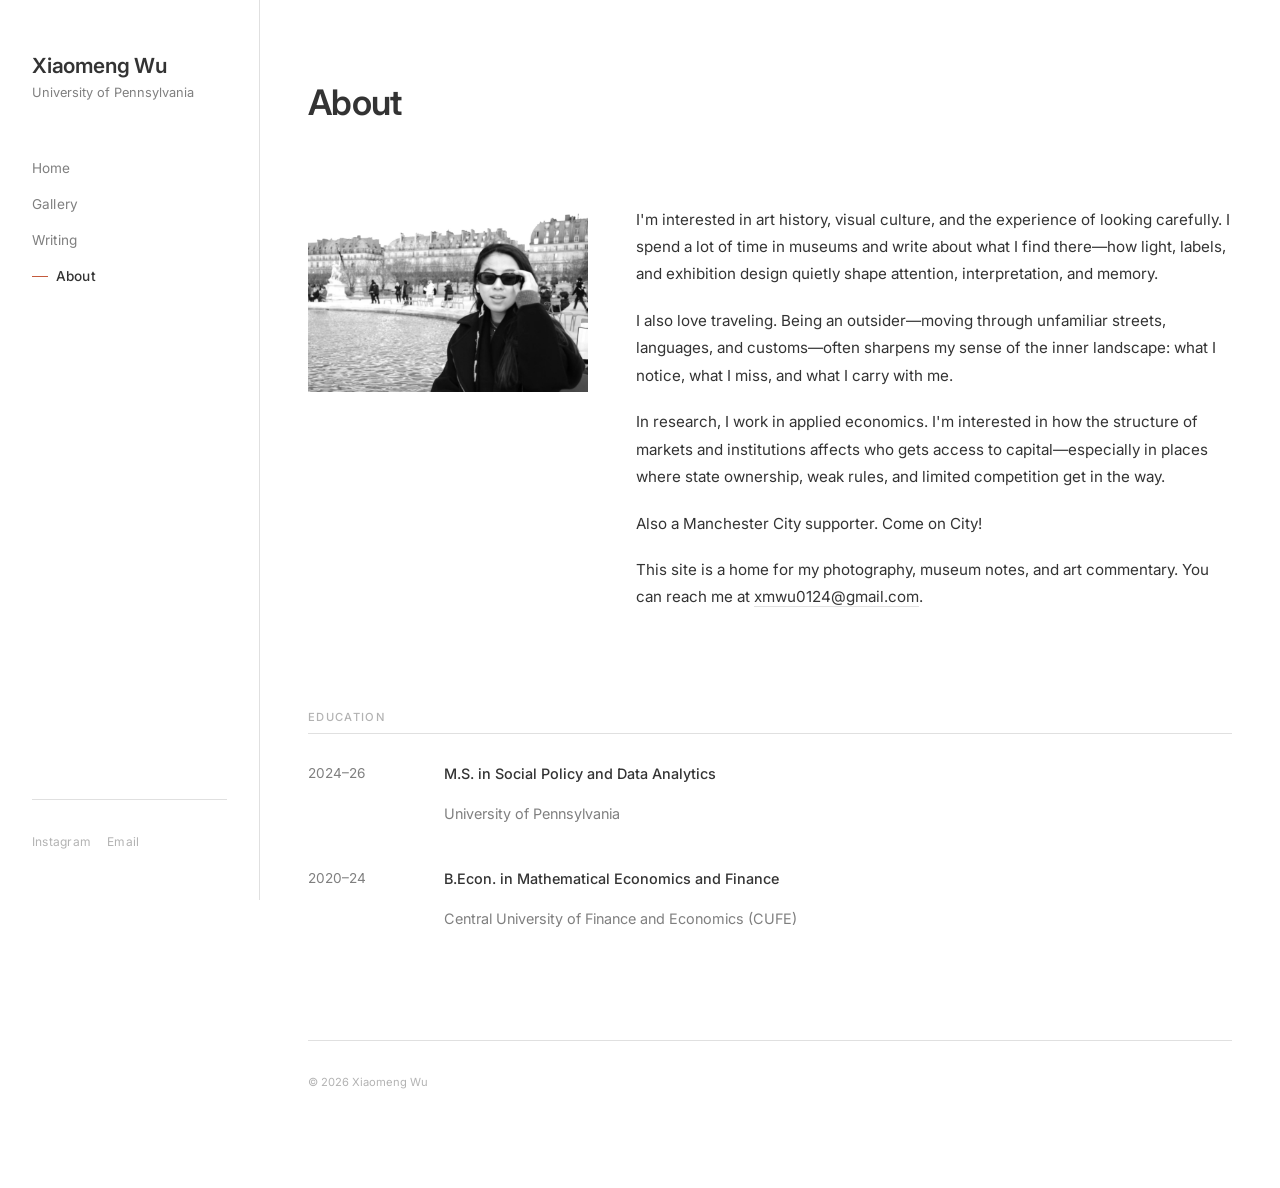
==== about.html @ f78e271d "Initial commit — personal website Co-Authored-By: Claude Opus 4.6 <noreply@anthropic.com>" ====
<!DOCTYPE html>
<html lang="en">
<head>
  <meta charset="UTF-8">
  <meta name="viewport" content="width=device-width, initial-scale=1.0">
  <title>About — Xiaomeng Wu</title>
  <meta name="description" content="About Xiaomeng Wu.">
  <link rel="stylesheet" href="css/style.css">
  <link rel="stylesheet" href="css/animations.css">
</head>
<body>
  <div class="page">

    <aside class="sidebar" id="sidebar">
      <div>
        <a href="index.html" class="sidebar__name">Xiaomeng Wu</a>
        <p class="sidebar__tagline">University of Pennsylvania</p>
      </div>
      <nav class="sidebar__nav">
        <a href="index.html" class="sidebar__link">Home</a>
        <a href="gallery.html" class="sidebar__link">Gallery</a>
        <a href="writing.html" class="sidebar__link">Writing</a>
        <a href="about.html" class="sidebar__link sidebar__link--active">About</a>
      </nav>
      <div class="sidebar__footer">
        <div class="sidebar__social">
          <a href="#">Instagram</a>
          <a href="mailto:xmwu0124@gmail.com">Email</a>
        </div>
      </div>
    </aside>

    <button class="nav-toggle" id="navToggle" aria-label="Menu">
      <span></span>
    </button>

    <main class="content">

      <div class="page-header">
        <h1>About</h1>
      </div>

      <section class="about-header reveal">
        <img src="assets/photo-paris.jpg" alt="Xiaomeng Wu" class="about-photo">
        <div class="about-bio">
          <p>
            I'm interested in art history, visual culture, and the experience of
            looking carefully. I spend a lot of time in museums and write about
            what I find there&mdash;how light, labels, and exhibition design quietly
            shape attention, interpretation, and memory.
          </p>
          <p>
            I also love traveling. Being an outsider&mdash;moving through unfamiliar
            streets, languages, and customs&mdash;often sharpens my sense of the inner
            landscape: what I notice, what I miss, and what I carry with me.
          </p>
          <p>
            In research, I work in applied economics. I'm interested in how
            the structure of markets and institutions affects who gets access
            to capital&mdash;especially in places where state ownership, weak rules,
            and limited competition get in the way.
          </p>
          <p>
            Also a Manchester City supporter. Come on City!
          </p>
          <p>
            This site is a home for my photography, museum notes, and art commentary.
            You can reach me at
            <a href="mailto:xmwu0124@gmail.com" style="border-bottom: 1px solid var(--color-border);">xmwu0124@gmail.com</a>.
          </p>
        </div>
      </section>

      <section class="cv-section reveal">
        <h2 class="cv-section__title">Education</h2>

        <div class="cv-entry">
          <span class="cv-entry__year">2024&ndash;26</span>
          <div class="cv-entry__detail">
            <p class="cv-entry__role">M.S. in Social Policy and Data Analytics</p>
            <p class="cv-entry__place">University of Pennsylvania</p>
          </div>
        </div>

        <div class="cv-entry">
          <span class="cv-entry__year">2020&ndash;24</span>
          <div class="cv-entry__detail">
            <p class="cv-entry__role">B.Econ. in Mathematical Economics and Finance</p>
            <p class="cv-entry__place">Central University of Finance and Economics (CUFE)</p>
          </div>
        </div>
      </section>



      <footer class="footer">
        <p class="footer__copy">&copy; 2026 Xiaomeng Wu</p>
      </footer>

    </main>
  </div>

  <script src="js/main.js"></script>
</body>
</html>
---- css/style.css ----
/* ============================================
   Personal Website — Clean Academic / Gallery Style
   Inspired by morehshin.com, morganng.com, marisabass.org
   ============================================ */

@import url('https://fonts.googleapis.com/css2?family=Inter:wght@300;400;500;600&family=Cormorant+Garamond:ital,wght@0,400;0,500;0,600;1,400&display=swap');

/* --- Custom Properties --- */
:root {
  --color-text: rgba(0, 0, 0, 0.8);
  --color-text-light: rgba(0, 0, 0, 0.5);
  --color-text-faint: rgba(0, 0, 0, 0.3);
  --color-bg: #ffffff;
  --color-bg-alt: #f7f7f7;
  --color-border: #e0e0e0;
  --color-accent: #c45a3c;

  --font-sans: 'Inter', -apple-system, BlinkMacSystemFont, 'Segoe UI', Helvetica, sans-serif;
  --font-serif: 'Cormorant Garamond', Georgia, 'Times New Roman', serif;

  --sidebar-width: 260px;
  --content-max: 900px;
  --reading-max: 680px;

  --space-xs: 0.5rem;
  --space-sm: 1rem;
  --space-md: 2rem;
  --space-lg: 3rem;
  --space-xl: 5rem;

  --transition: 0.3s ease;
}

/* --- Reset --- */
*, *::before, *::after {
  margin: 0;
  padding: 0;
  box-sizing: border-box;
}

html {
  font-size: 16px;
  scroll-behavior: smooth;
  -webkit-font-smoothing: antialiased;
}

body {
  font-family: var(--font-sans);
  font-size: 0.95rem;
  font-weight: 400;
  line-height: 1.7;
  color: var(--color-text);
  background: var(--color-bg);
}

/* --- Typography --- */
h1, h2, h3, h4 {
  font-family: var(--font-sans);
  font-weight: 600;
  line-height: 1.3;
}

h1 {
  font-size: 2.2rem;
  font-weight: 600;
  letter-spacing: -0.02em;
}

h2 {
  font-size: 1.4rem;
  font-weight: 600;
  letter-spacing: -0.01em;
}

h3 {
  font-size: 1.1rem;
  font-weight: 500;
}

p {
  margin-bottom: var(--space-sm);
}

a {
  color: var(--color-text);
  text-decoration: none;
  transition: color var(--transition);
}

a:hover {
  color: var(--color-accent);
}

img {
  max-width: 100%;
  height: auto;
  display: block;
}

ul, ol {
  list-style: none;
}

/* --- Page Layout (Sidebar + Content) --- */
.page {
  display: flex;
  min-height: 100vh;
}

/* --- Sidebar Navigation --- */
.sidebar {
  width: var(--sidebar-width);
  position: fixed;
  top: 0;
  left: 0;
  height: 100vh;
  padding: var(--space-lg) var(--space-md);
  display: flex;
  flex-direction: column;
  border-right: 1px solid var(--color-border);
  background: var(--color-bg);
  z-index: 100;
}

.sidebar__name {
  font-size: 1.3rem;
  font-weight: 600;
  letter-spacing: -0.01em;
  margin-bottom: 0.25rem;
}

.sidebar__tagline {
  font-size: 0.8rem;
  color: var(--color-text-light);
  margin-bottom: var(--space-lg);
  line-height: 1.5;
}

.sidebar__nav {
  flex: 1;
}

.sidebar__link {
  display: block;
  font-size: 0.85rem;
  padding: 0.4rem 0;
  color: var(--color-text-light);
  transition: color var(--transition);
  letter-spacing: 0.01em;
}

.sidebar__link:hover {
  color: var(--color-text);
}

.sidebar__link--active {
  color: var(--color-text);
  font-weight: 500;
}

.sidebar__link--active::before {
  content: '';
  display: inline-block;
  width: 16px;
  height: 1px;
  background: var(--color-accent);
  margin-right: 8px;
  vertical-align: middle;
}

.sidebar__footer {
  margin-top: auto;
  padding-top: var(--space-md);
  border-top: 1px solid var(--color-border);
}

.sidebar__social {
  display: flex;
  gap: var(--space-sm);
}

.sidebar__social a {
  font-size: 0.75rem;
  color: var(--color-text-faint);
  letter-spacing: 0.02em;
}

.sidebar__social a:hover {
  color: var(--color-accent);
}

/* Mobile nav toggle */
.nav-toggle {
  display: none;
  position: fixed;
  top: var(--space-sm);
  right: var(--space-sm);
  z-index: 200;
  background: var(--color-bg);
  border: 1px solid var(--color-border);
  width: 40px;
  height: 40px;
  cursor: pointer;
  align-items: center;
  justify-content: center;
}

.nav-toggle span {
  display: block;
  width: 18px;
  height: 1px;
  background: var(--color-text);
  position: relative;
}

.nav-toggle span::before,
.nav-toggle span::after {
  content: '';
  position: absolute;
  width: 18px;
  height: 1px;
  background: var(--color-text);
  left: 0;
}

.nav-toggle span::before { top: -6px; }
.nav-toggle span::after { top: 6px; }

.nav-toggle.active span { background: transparent; }
.nav-toggle.active span::before { top: 0; transform: rotate(45deg); }
.nav-toggle.active span::after { top: 0; transform: rotate(-45deg); }

/* --- Main Content Area --- */
.content {
  margin-left: var(--sidebar-width);
  flex: 1;
  padding: var(--space-xl) var(--space-lg);
  max-width: calc(var(--sidebar-width) + var(--content-max) + var(--space-lg) * 2);
}

/* --- Page Header --- */
.page-header {
  margin-bottom: var(--space-xl);
}

.page-header h1 {
  margin-bottom: 0.5rem;
}

.page-header__desc {
  color: var(--color-text-light);
  font-size: 0.95rem;
  max-width: 500px;
}

/* --- Home / Hero --- */
.hero {
  padding: var(--space-xl) 0;
}

.hero__name {
  font-size: clamp(2.5rem, 4vw, 3.5rem);
  font-weight: 600;
  letter-spacing: -0.03em;
  line-height: 1.1;
  margin-bottom: var(--space-sm);
}

.hero__bio {
  font-size: 1.05rem;
  color: var(--color-text-light);
  max-width: 520px;
  line-height: 1.7;
  margin-bottom: var(--space-lg);
}

.hero__image {
  max-width: 100%;
  margin-bottom: var(--space-lg);
}

.hero__image img {
  width: 100%;
  max-height: 500px;
  object-fit: cover;
}

.hero-photos {
  display: grid;
  grid-template-columns: 1fr 1fr;
  gap: var(--space-sm);
  margin-bottom: var(--space-lg);
}

.hero-photos img {
  width: 100%;
  aspect-ratio: 4/3;
  object-fit: cover;
}

@media (max-width: 640px) {
  .hero-photos {
    grid-template-columns: 1fr;
  }
}

/* --- Section --- */
.section {
  margin-bottom: var(--space-xl);
}

.section__label {
  font-size: 0.7rem;
  font-weight: 500;
  letter-spacing: 0.12em;
  text-transform: uppercase;
  color: var(--color-text-faint);
  margin-bottom: var(--space-md);
  padding-bottom: var(--space-xs);
  border-bottom: 1px solid var(--color-border);
}

/* --- Work Grid (Portfolio) --- */
.work-grid {
  display: grid;
  grid-template-columns: repeat(auto-fill, minmax(280px, 1fr));
  gap: var(--space-sm);
}

.work-item {
  display: block;
}

.work-item__image {
  width: 100%;
  aspect-ratio: 4/3;
  object-fit: cover;
  margin-bottom: 0.75rem;
  transition: opacity var(--transition);
}

.work-item:hover .work-item__image {
  opacity: 0.85;
}

.work-item__title {
  font-size: 0.9rem;
  font-weight: 500;
  margin-bottom: 0.2rem;
}

.work-item__meta {
  font-size: 0.8rem;
  color: var(--color-text-light);
}

/* --- Filter --- */
.filter-bar {
  display: flex;
  gap: var(--space-md);
  margin-bottom: var(--space-md);
  flex-wrap: wrap;
}

.filter-btn {
  font-family: var(--font-sans);
  font-size: 0.8rem;
  background: none;
  border: none;
  color: var(--color-text-light);
  cursor: pointer;
  padding: 0;
  transition: color var(--transition);
}

.filter-btn:hover {
  color: var(--color-text);
}

.filter-btn--active {
  color: var(--color-text);
  font-weight: 500;
  border-bottom: 1px solid var(--color-accent);
  padding-bottom: 2px;
}

/* --- List Layout (Publications / Blog) --- */
.list-item {
  display: flex;
  gap: var(--space-md);
  padding: var(--space-md) 0;
  border-bottom: 1px solid var(--color-border);
  transition: background var(--transition);
}

.list-item:first-child {
  border-top: 1px solid var(--color-border);
}

.list-item:hover {
  background: var(--color-bg-alt);
  margin: 0 calc(var(--space-sm) * -1);
  padding-left: var(--space-sm);
  padding-right: var(--space-sm);
}

.list-item__image {
  width: 180px;
  min-width: 180px;
  aspect-ratio: 3/2;
  object-fit: cover;
}

.list-item__body {
  flex: 1;
}

.list-item__date {
  font-size: 0.75rem;
  color: var(--color-text-faint);
  margin-bottom: 0.25rem;
}

.list-item__title {
  font-size: 1rem;
  font-weight: 500;
  margin-bottom: 0.35rem;
}

.list-item__excerpt {
  font-size: 0.88rem;
  color: var(--color-text-light);
  line-height: 1.6;
}

.list-item__tag {
  display: inline-block;
  font-size: 0.7rem;
  color: var(--color-text-faint);
  letter-spacing: 0.05em;
  text-transform: uppercase;
  margin-top: 0.5rem;
}

/* --- About --- */
.about-header {
  display: grid;
  grid-template-columns: 280px 1fr;
  gap: var(--space-lg);
  margin-bottom: var(--space-xl);
  align-items: start;
}

.about-photo {
  width: 100%;
  object-fit: cover;
}

.about-bio {
  font-size: 0.95rem;
  line-height: 1.8;
}

.about-bio p {
  margin-bottom: 1.2rem;
}

/* --- CV Section --- */
.cv-section {
  margin-bottom: var(--space-lg);
}

.cv-section__title {
  font-size: 0.7rem;
  font-weight: 500;
  letter-spacing: 0.12em;
  text-transform: uppercase;
  color: var(--color-text-faint);
  margin-bottom: var(--space-sm);
  padding-bottom: var(--space-xs);
  border-bottom: 1px solid var(--color-border);
}

.cv-entry {
  display: grid;
  grid-template-columns: 120px 1fr;
  gap: var(--space-sm);
  padding: 0.75rem 0;
}

.cv-entry__year {
  font-size: 0.85rem;
  color: var(--color-text-light);
}

.cv-entry__detail {
  font-size: 0.9rem;
}

.cv-entry__role {
  font-weight: 500;
}

.cv-entry__place {
  color: var(--color-text-light);
}

/* --- Skills --- */
.skills-list {
  display: flex;
  flex-wrap: wrap;
  gap: 0.5rem;
}

.skill-tag {
  font-size: 0.8rem;
  padding: 0.3rem 0.8rem;
  border: 1px solid var(--color-border);
  color: var(--color-text-light);
  transition: all var(--transition);
}

.skill-tag:hover {
  border-color: var(--color-accent);
  color: var(--color-accent);
}

/* --- Button --- */
.btn {
  display: inline-block;
  font-family: var(--font-sans);
  font-size: 0.8rem;
  font-weight: 500;
  letter-spacing: 0.02em;
  padding: 0.6rem 1.5rem;
  border: 1px solid var(--color-text);
  color: var(--color-text);
  background: none;
  cursor: pointer;
  transition: all var(--transition);
}

.btn:hover {
  background: var(--color-text);
  color: var(--color-bg);
}

/* --- Blog Post (Reading Layout) --- */
.post-header {
  margin-bottom: var(--space-lg);
}

.post-header__date {
  font-size: 0.75rem;
  color: var(--color-text-faint);
  letter-spacing: 0.05em;
  margin-bottom: var(--space-xs);
}

.post-header h1 {
  margin-bottom: var(--space-sm);
}

.post-content {
  max-width: var(--reading-max);
  font-size: 0.95rem;
  line-height: 1.85;
}

.post-content p {
  margin-bottom: 1.5rem;
}

.post-content h2 {
  margin-top: var(--space-lg);
  margin-bottom: var(--space-sm);
}

.post-content h3 {
  margin-top: var(--space-md);
  margin-bottom: var(--space-sm);
}

.post-content blockquote {
  border-left: 2px solid var(--color-accent);
  padding-left: var(--space-md);
  margin: var(--space-md) 0;
  font-family: var(--font-serif);
  font-size: 1.1rem;
  font-style: italic;
  color: var(--color-text-light);
}

.post-content code {
  font-family: 'SF Mono', 'Fira Code', monospace;
  font-size: 0.85em;
  background: var(--color-bg-alt);
  padding: 0.15em 0.4em;
  border-radius: 2px;
}

.post-content pre {
  background: #1a1a1a;
  color: #e0e0e0;
  padding: var(--space-md);
  overflow-x: auto;
  margin: var(--space-md) 0;
  font-size: 0.85rem;
  line-height: 1.5;
}

.post-content pre code {
  background: none;
  padding: 0;
  color: inherit;
}

.post-content img {
  margin: var(--space-md) 0;
}

.post-back {
  display: inline-block;
  margin-top: var(--space-lg);
  padding-top: var(--space-md);
  border-top: 1px solid var(--color-border);
  font-size: 0.85rem;
  color: var(--color-text-light);
}

.post-back:hover {
  color: var(--color-accent);
}

/* --- Footer (inside content area) --- */
.footer {
  margin-top: var(--space-xl);
  padding-top: var(--space-md);
  border-top: 1px solid var(--color-border);
}

.footer__quote {
  font-family: var(--font-serif);
  font-style: italic;
  font-size: 1rem;
  color: var(--color-text-light);
  margin-bottom: var(--space-sm);
  line-height: 1.6;
}

.footer__quote cite {
  display: block;
  font-style: normal;
  font-family: var(--font-sans);
  font-size: 0.7rem;
  letter-spacing: 0.08em;
  text-transform: uppercase;
  margin-top: 0.4rem;
  color: var(--color-text-faint);
}

.footer__copy {
  font-size: 0.7rem;
  color: var(--color-text-faint);
}

/* --- Responsive --- */
@media (max-width: 900px) {
  .about-header {
    grid-template-columns: 1fr;
  }

  .about-photo {
    max-width: 280px;
  }

  .cv-entry {
    grid-template-columns: 1fr;
    gap: 0.2rem;
  }

  .list-item {
    flex-direction: column;
    gap: var(--space-sm);
  }

  .list-item__image {
    width: 100%;
    min-width: unset;
  }
}

@media (max-width: 768px) {
  .sidebar {
    position: fixed;
    left: -100%;
    width: 260px;
    transition: left var(--transition);
    box-shadow: none;
  }

  .sidebar--open {
    left: 0;
    box-shadow: 4px 0 20px rgba(0, 0, 0, 0.05);
  }

  .nav-toggle {
    display: flex;
  }

  .content {
    margin-left: 0;
    padding: var(--space-lg) var(--space-md);
    padding-top: calc(var(--space-lg) + 50px);
  }

  .hero__name {
    font-size: 2rem;
  }

  .work-grid {
    grid-template-columns: 1fr;
  }
}
---- css/animations.css ----
/* ============================================
   Subtle Animations — Fade-ins & Reveals
   ============================================ */

/* --- Scroll Reveal --- */
.reveal {
  opacity: 0;
  transform: translateY(15px);
  transition: opacity 0.6s ease, transform 0.6s ease;
}

.reveal--visible {
  opacity: 1;
  transform: translateY(0);
}

/* Stagger children */
.reveal-stagger > * {
  opacity: 0;
  transform: translateY(10px);
  transition: opacity 0.5s ease, transform 0.5s ease;
}

.reveal-stagger--visible > *:nth-child(1) { transition-delay: 0s; }
.reveal-stagger--visible > *:nth-child(2) { transition-delay: 0.06s; }
.reveal-stagger--visible > *:nth-child(3) { transition-delay: 0.12s; }
.reveal-stagger--visible > *:nth-child(4) { transition-delay: 0.18s; }
.reveal-stagger--visible > *:nth-child(5) { transition-delay: 0.24s; }
.reveal-stagger--visible > *:nth-child(6) { transition-delay: 0.3s; }
.reveal-stagger--visible > *:nth-child(7) { transition-delay: 0.36s; }
.reveal-stagger--visible > *:nth-child(8) { transition-delay: 0.42s; }

.reveal-stagger--visible > * {
  opacity: 1;
  transform: translateY(0);
}

/* --- Page entrance --- */
@keyframes fadeIn {
  from { opacity: 0; }
  to { opacity: 1; }
}

.content {
  animation: fadeIn 0.5s ease both;
}

/* --- Reduced Motion --- */
@media (prefers-reduced-motion: reduce) {
  .reveal,
  .reveal-stagger > * {
    opacity: 1;
    transform: none;
    transition: none;
  }

  .content {
    animation: none;
  }

  * {
    transition-duration: 0.01ms !important;
  }
}
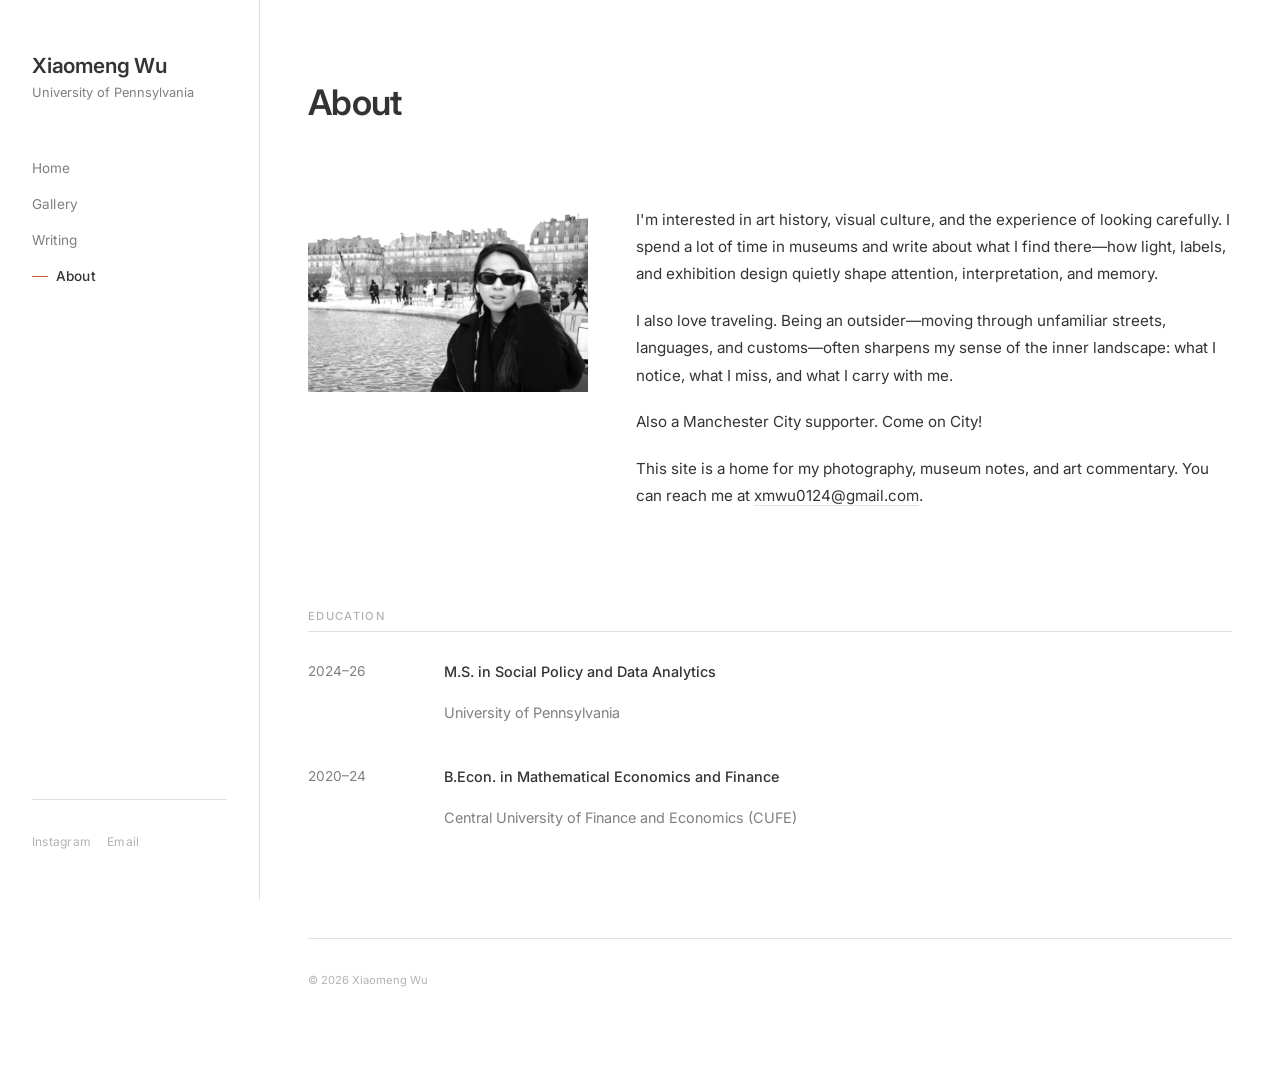
==== commit f3b0ea15: "Remove research paragraph from about page Co-Authored-By: Claude Opus 4.6 <noreply@anthropic.com>" ====
--- a/about.html
+++ b/about.html
@@ -55,12 +55,6 @@
             landscape: what I notice, what I miss, and what I carry with me.
           </p>
           <p>
-            In research, I work in applied economics. I'm interested in how
-            the structure of markets and institutions affects who gets access
-            to capital&mdash;especially in places where state ownership, weak rules,
-            and limited competition get in the way.
-          </p>
-          <p>
             Also a Manchester City supporter. Come on City!
           </p>
           <p>
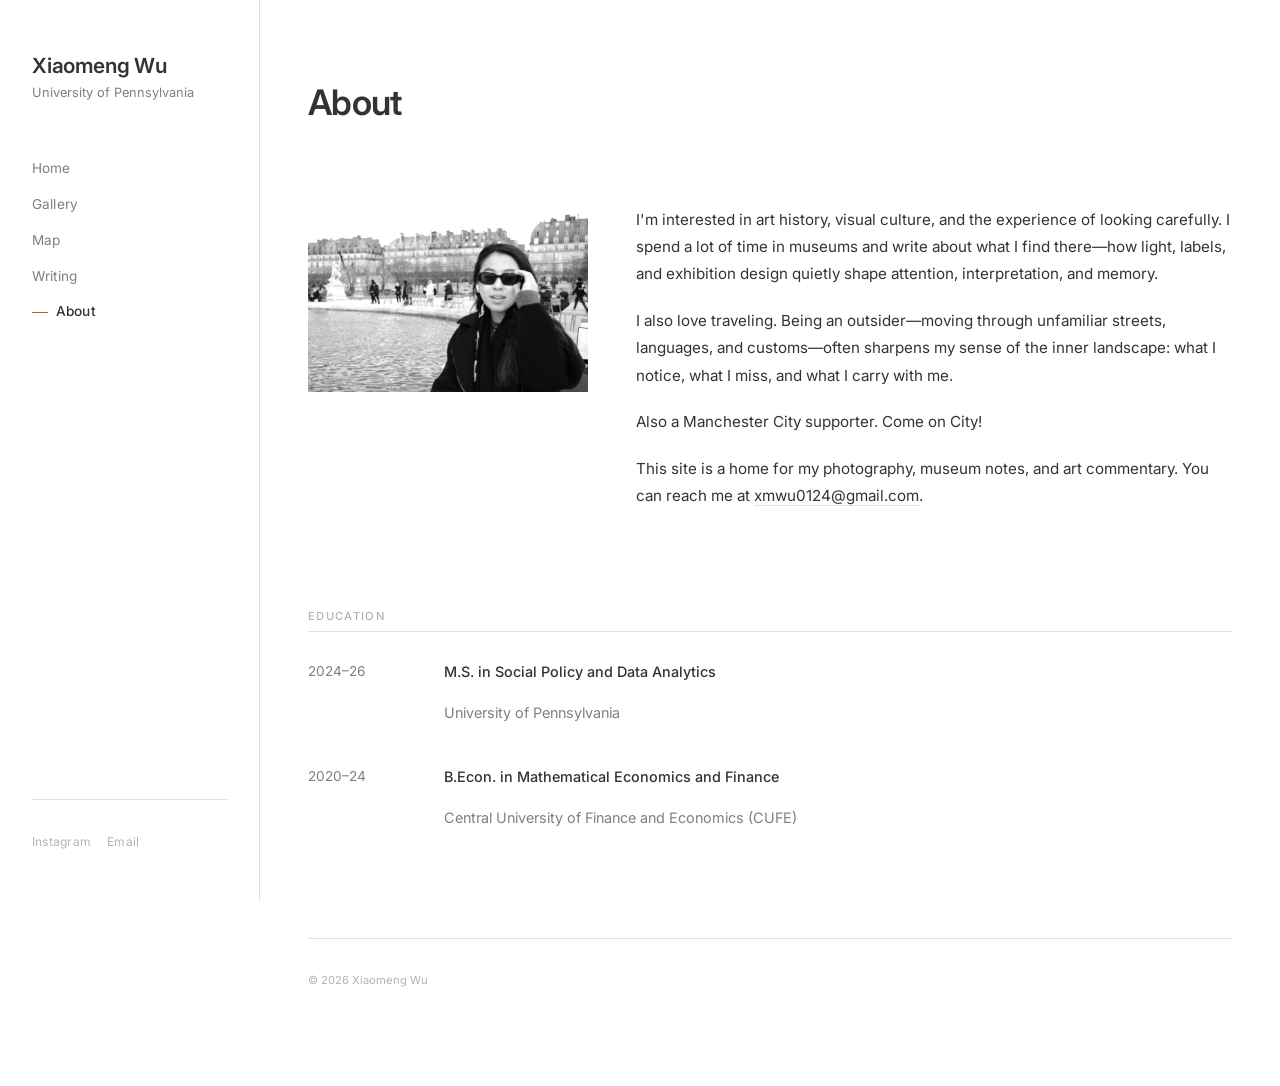
==== commit 893f3f99: "Add interactive map page with travel locations and museum markers Co-Authored-By: Claude Opus 4.6 <n" ====
--- a/about.html
+++ b/about.html
@@ -19,6 +19,7 @@
       <nav class="sidebar__nav">
         <a href="index.html" class="sidebar__link">Home</a>
         <a href="gallery.html" class="sidebar__link">Gallery</a>
+        <a href="map.html" class="sidebar__link">Map</a>
         <a href="writing.html" class="sidebar__link">Writing</a>
         <a href="about.html" class="sidebar__link sidebar__link--active">About</a>
       </nav>
